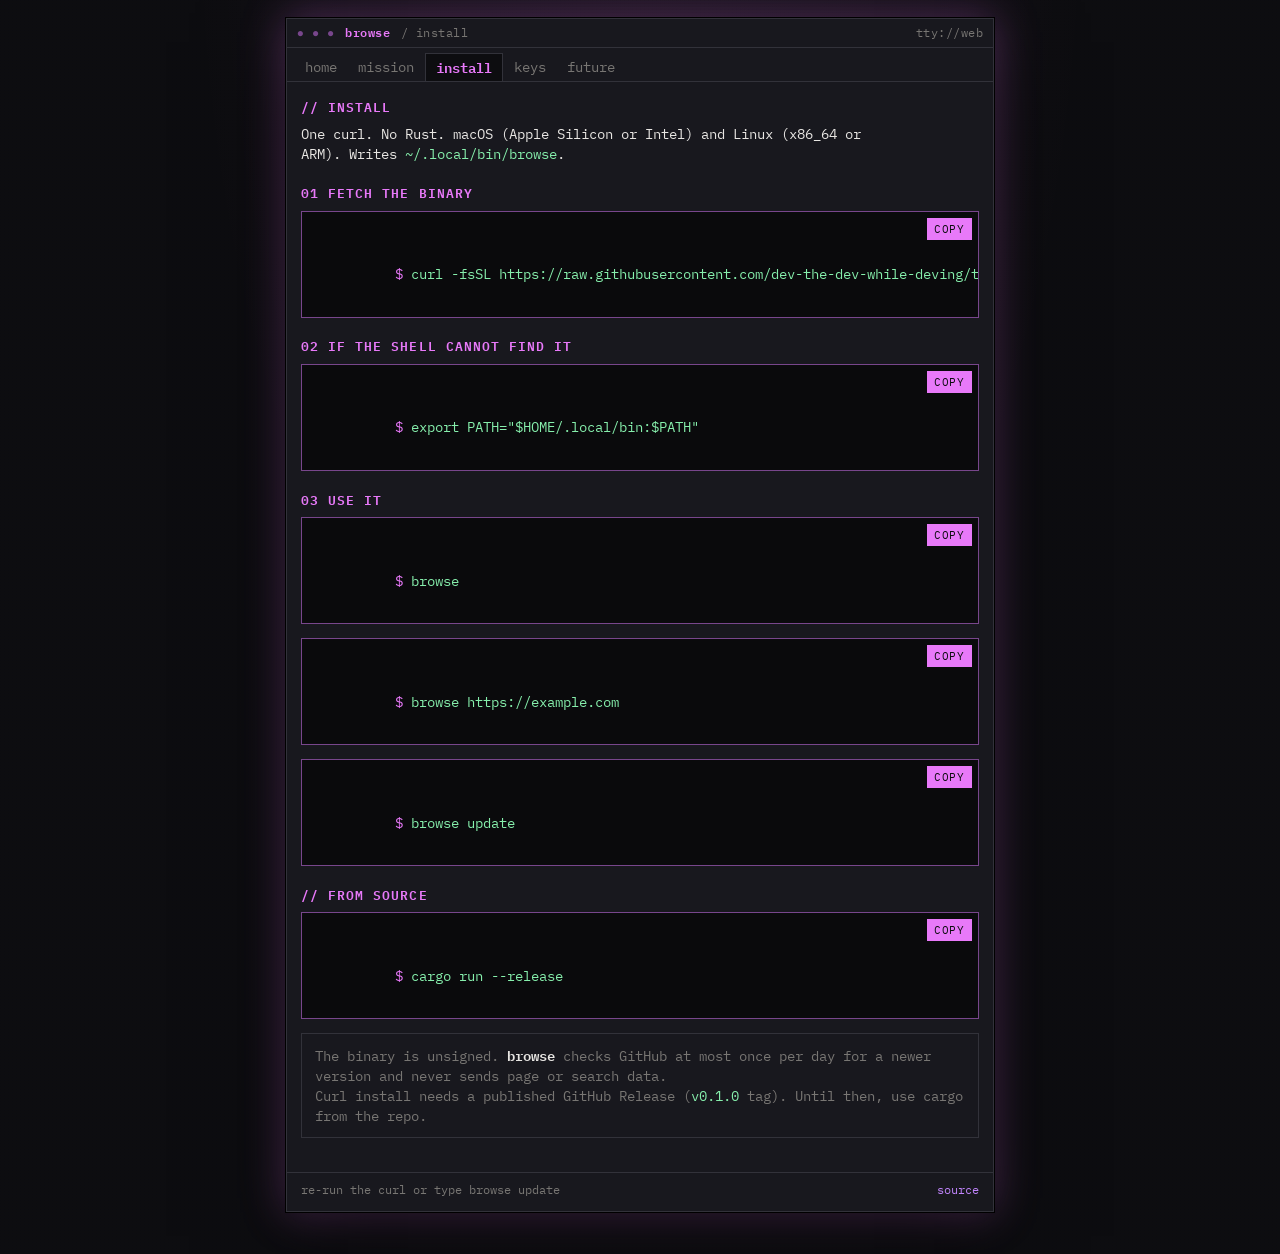
==== site/install.html @ ed014154 "feat: add ASCII marketing site" ====
<!DOCTYPE html>
<html lang="en">
<head>
  <meta charset="utf-8" />
  <meta name="viewport" content="width=device-width, initial-scale=1" />
  <title>install — browse</title>
  <link rel="preconnect" href="https://fonts.googleapis.com" />
  <link rel="preconnect" href="https://fonts.gstatic.com" crossorigin />
  <link href="https://fonts.googleapis.com/css2?family=IBM+Plex+Mono:wght@400;500;600&display=swap" rel="stylesheet" />
  <link rel="stylesheet" href="site.css" />
</head>
<body>
  <div class="wrap">
    <div class="term">
      <div class="titlebar">
        <span class="dots">● ● ●</span>
        <span class="name">browse</span>
        <span>/ install</span>
        <span class="host">tty://web</span>
      </div>
      <nav>
        <a href="index.html">home</a>
        <a href="mission.html">mission</a>
        <a href="install.html" aria-current="page">install</a>
        <a href="keys.html">keys</a>
        <a href="future.html">future</a>
      </nav>
      <main>
        <h1>// install</h1>
        <p>One curl. No Rust. macOS (Apple Silicon or Intel) and Linux (x86_64 or ARM). Writes <span class="ok">~/.local/bin/browse</span>.</p>

        <h2>01  fetch the binary</h2>
        <div class="cmd">
          <button class="copy" type="button" data-copy="curl -fsSL https://raw.githubusercontent.com/dev-the-dev-while-deving/termbrowse/from-scratch/install.sh | sh">copy</button>
          <span class="prompt">$ </span>curl -fsSL https://raw.githubusercontent.com/dev-the-dev-while-deving/termbrowse/from-scratch/install.sh | sh
        </div>

        <h2>02  if the shell cannot find it</h2>
        <div class="cmd">
          <button class="copy" type="button" data-copy="export PATH=&quot;$HOME/.local/bin:$PATH&quot;">copy</button>
          <span class="prompt">$ </span>export PATH="$HOME/.local/bin:$PATH"
        </div>

        <h2>03  use it</h2>
        <div class="cmd">
          <button class="copy" type="button" data-copy="browse">copy</button>
          <span class="prompt">$ </span>browse
        </div>
        <div class="cmd">
          <button class="copy" type="button" data-copy="browse https://example.com">copy</button>
          <span class="prompt">$ </span>browse https://example.com
        </div>
        <div class="cmd">
          <button class="copy" type="button" data-copy="browse update">copy</button>
          <span class="prompt">$ </span>browse update
        </div>

        <h2>// from source</h2>
        <div class="cmd">
          <button class="copy" type="button" data-copy="cargo run --release">copy</button>
          <span class="prompt">$ </span>cargo run --release
        </div>

        <div class="box">
          The binary is unsigned. <b>browse</b> checks GitHub at most once per day for a newer version and never sends page or search data.<br />
          Curl install needs a published GitHub Release (<span class="ok">v0.1.0</span> tag). Until then, use cargo from the repo.
        </div>
      </main>
      <footer>
        <span>re-run the curl or type browse update</span>
        <a href="https://github.com/dev-the-dev-while-deving/termbrowse">source</a>
      </footer>
    </div>
  </div>
  <script src="site.js"></script>
</body>
</html>
---- site/site.css ----
:root {
  --bg: #0d0d10;
  --panel: #18181e;
  --accent: #e879f9;
  --accent-dim: #78468c;
  --text: #e8e6e3;
  --dim: #787673;
  --link: #c084fc;
  --code: #86efac;
  --warn: #fbbf24;
  --border: #32323a;
  --glow: rgba(232, 121, 249, 0.35);
  --mono: "IBM Plex Mono", "JetBrains Mono", "SF Mono", ui-monospace, Menlo, Consolas, monospace;
}

* { box-sizing: border-box; }

html, body {
  margin: 0;
  min-height: 100%;
  background: var(--bg);
  color: var(--text);
  font-family: var(--mono);
  font-size: 14px;
  line-height: 1.45;
}

body {
  background-image:
    linear-gradient(rgba(13, 13, 16, 0.15) 50%, transparent 50%),
    radial-gradient(ellipse at 50% -10%, rgba(232, 121, 249, 0.08), transparent 50%);
  background-size: 100% 3px, 100% 100%;
}

a { color: var(--link); text-decoration: none; }
a:hover { color: var(--accent); text-decoration: underline; text-underline-offset: 3px; }

.wrap {
  max-width: 92ch;
  margin: 0 auto;
  padding: 1.25rem 1rem 3rem;
}

.term {
  border: 1px solid var(--border);
  background: var(--panel);
  box-shadow: 0 0 0 1px #000, 0 24px 80px rgba(0, 0, 0, 0.55), 0 0 40px var(--glow);
}

.titlebar {
  display: flex;
  align-items: center;
  gap: 0.75rem;
  padding: 0.4rem 0.7rem;
  border-bottom: 1px solid var(--border);
  color: var(--dim);
  font-size: 12px;
  letter-spacing: 0.04em;
}

.dots { color: var(--accent-dim); }
.titlebar .name { color: var(--accent); font-weight: 600; }
.titlebar .host { margin-left: auto; }

nav {
  display: flex;
  flex-wrap: wrap;
  gap: 0.15rem 0;
  padding: 0.35rem 0.5rem 0;
  border-bottom: 1px solid var(--border);
}

nav a {
  color: var(--dim);
  padding: 0.25rem 0.7rem;
  border: 1px solid transparent;
  border-bottom: none;
}

nav a[aria-current="page"] {
  color: var(--accent);
  background: var(--bg);
  border-color: var(--border);
  font-weight: 600;
}

nav a:hover { color: var(--text); text-decoration: none; }

main { padding: 1.1rem 1rem 1.4rem; }

.ascii {
  color: var(--accent);
  font-size: clamp(7px, 1.55vw, 13px);
  line-height: 1.05;
  white-space: pre;
  overflow-x: auto;
  text-shadow: 0 0 18px var(--glow);
  margin: 0 0 0.75rem;
}

.tag {
  color: var(--dim);
  margin: 0 0 1.25rem;
}

.tag em { color: var(--code); font-style: normal; }

h1, h2 {
  font-size: 13px;
  font-weight: 600;
  color: var(--accent);
  letter-spacing: 0.08em;
  text-transform: uppercase;
  margin: 1.4rem 0 0.55rem;
}

h1 { margin-top: 0; }

p { margin: 0 0 0.85rem; max-width: 72ch; }

.dim { color: var(--dim); }
.ok { color: var(--code); }
.warn { color: var(--warn); }

.grid {
  display: grid;
  grid-template-columns: repeat(auto-fit, minmax(22ch, 1fr));
  gap: 0.7rem;
  margin: 0.8rem 0 1.2rem;
}

.card {
  border: 1px solid var(--border);
  padding: 0.7rem 0.8rem;
  background: var(--bg);
}

.card strong { color: var(--accent); display: block; margin-bottom: 0.3rem; }
.card p { margin: 0; color: var(--dim); font-size: 13px; }

.cmd {
  position: relative;
  border: 1px solid var(--accent-dim);
  background: #0a0a0c;
  padding: 0.85rem 3.4rem 0.85rem 0.9rem;
  margin: 0.5rem 0 1rem;
  color: var(--code);
  overflow-x: auto;
  white-space: pre;
}

.cmd .prompt { color: var(--accent); }

button.copy {
  position: absolute;
  top: 0.45rem;
  right: 0.45rem;
  font-family: inherit;
  font-size: 11px;
  letter-spacing: 0.06em;
  text-transform: uppercase;
  color: var(--bg);
  background: var(--accent);
  border: 0;
  padding: 0.28rem 0.5rem;
  cursor: pointer;
}

button.copy:hover { filter: brightness(1.08); }
button.copy.done { background: var(--code); color: #06210e; }

table {
  width: 100%;
  border-collapse: collapse;
  margin: 0.4rem 0 1rem;
  font-size: 13px;
}

th, td {
  text-align: left;
  padding: 0.35rem 0.5rem;
  border-bottom: 1px solid var(--border);
  vertical-align: top;
}

th { color: var(--dim); font-weight: 500; }

.box {
  border: 1px solid var(--border);
  padding: 0.75rem 0.9rem;
  margin: 0.6rem 0 1rem;
  color: var(--dim);
}

.box b { color: var(--text); font-weight: 600; }

footer {
  padding: 0.6rem 1rem 0.85rem;
  border-top: 1px solid var(--border);
  color: var(--dim);
  font-size: 12px;
  display: flex;
  justify-content: space-between;
  gap: 1rem;
  flex-wrap: wrap;
}

.cursor::after {
  content: "█";
  color: var(--accent);
  animation: blink 1.05s steps(1) infinite;
}

@keyframes blink {
  50% { opacity: 0; }
}

@media (max-width: 720px) {
  .ascii { font-size: 6.5px; }
  .titlebar .host { display: none; }
  footer { flex-direction: column; }
}
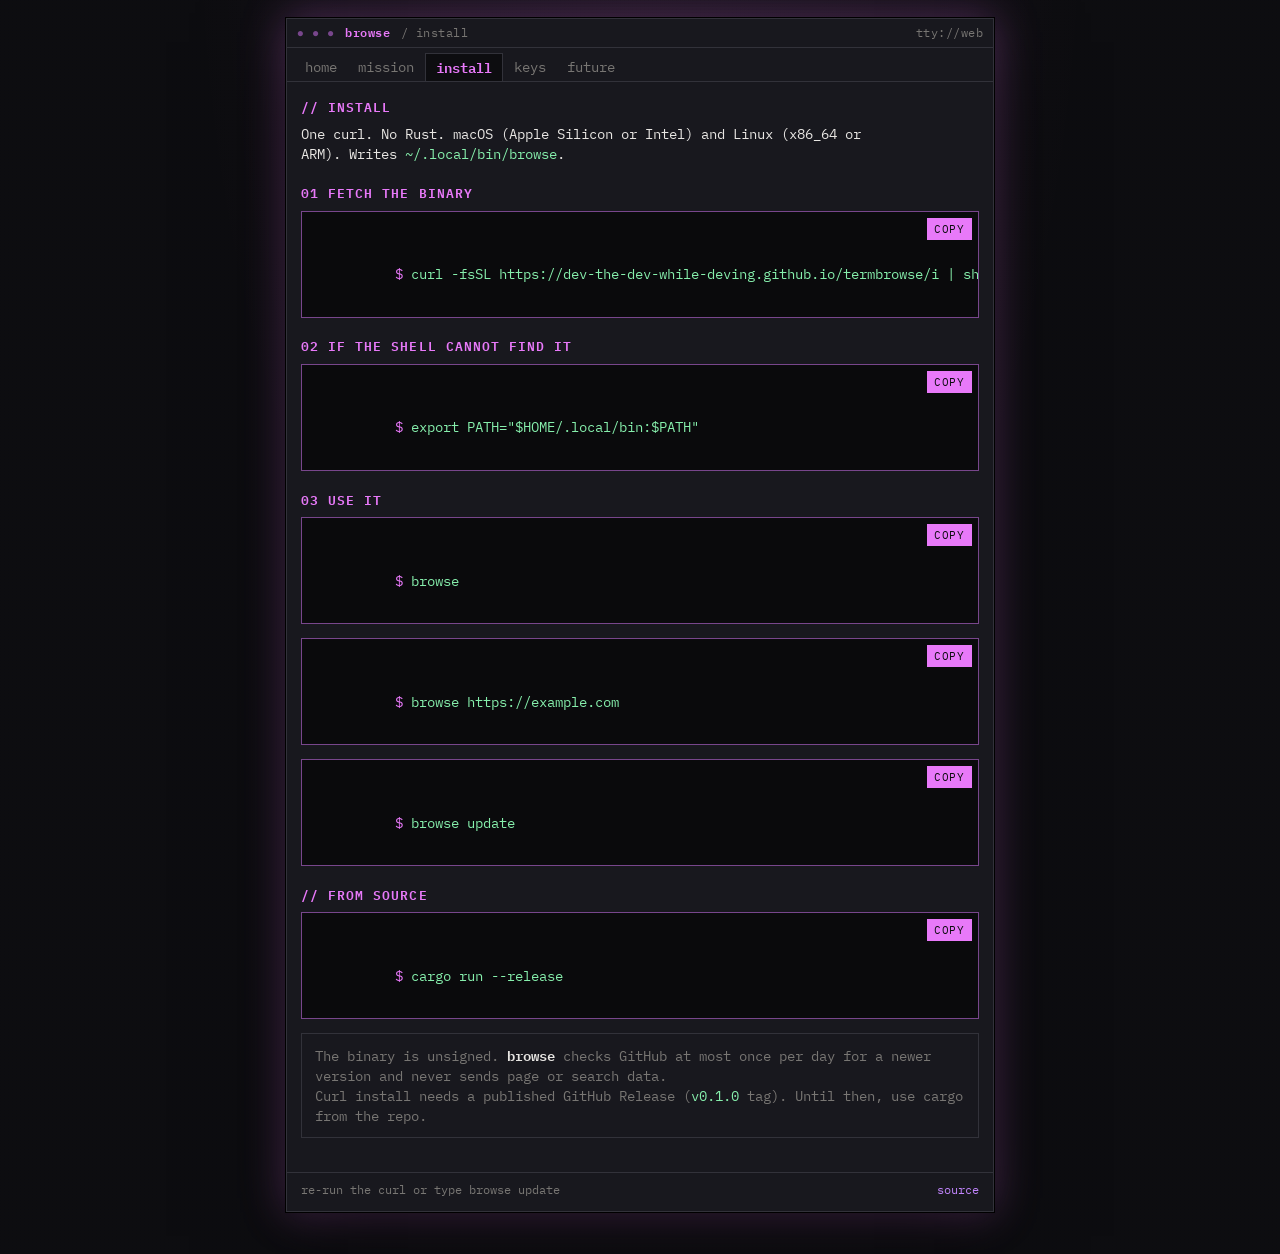
==== commit b6db0dbf: "docs: shorten curl install to github.io/termbrowse/i" ====
--- a/site/install.html
+++ b/site/install.html
@@ -31,8 +31,8 @@
 
         <h2>01  fetch the binary</h2>
         <div class="cmd">
-          <button class="copy" type="button" data-copy="curl -fsSL https://raw.githubusercontent.com/dev-the-dev-while-deving/termbrowse/from-scratch/install.sh | sh">copy</button>
-          <span class="prompt">$ </span>curl -fsSL https://raw.githubusercontent.com/dev-the-dev-while-deving/termbrowse/from-scratch/install.sh | sh
+          <button class="copy" type="button" data-copy="curl -fsSL https://dev-the-dev-while-deving.github.io/termbrowse/i | sh">copy</button>
+          <span class="prompt">$ </span>curl -fsSL https://dev-the-dev-while-deving.github.io/termbrowse/i | sh
         </div>
 
         <h2>02  if the shell cannot find it</h2>
